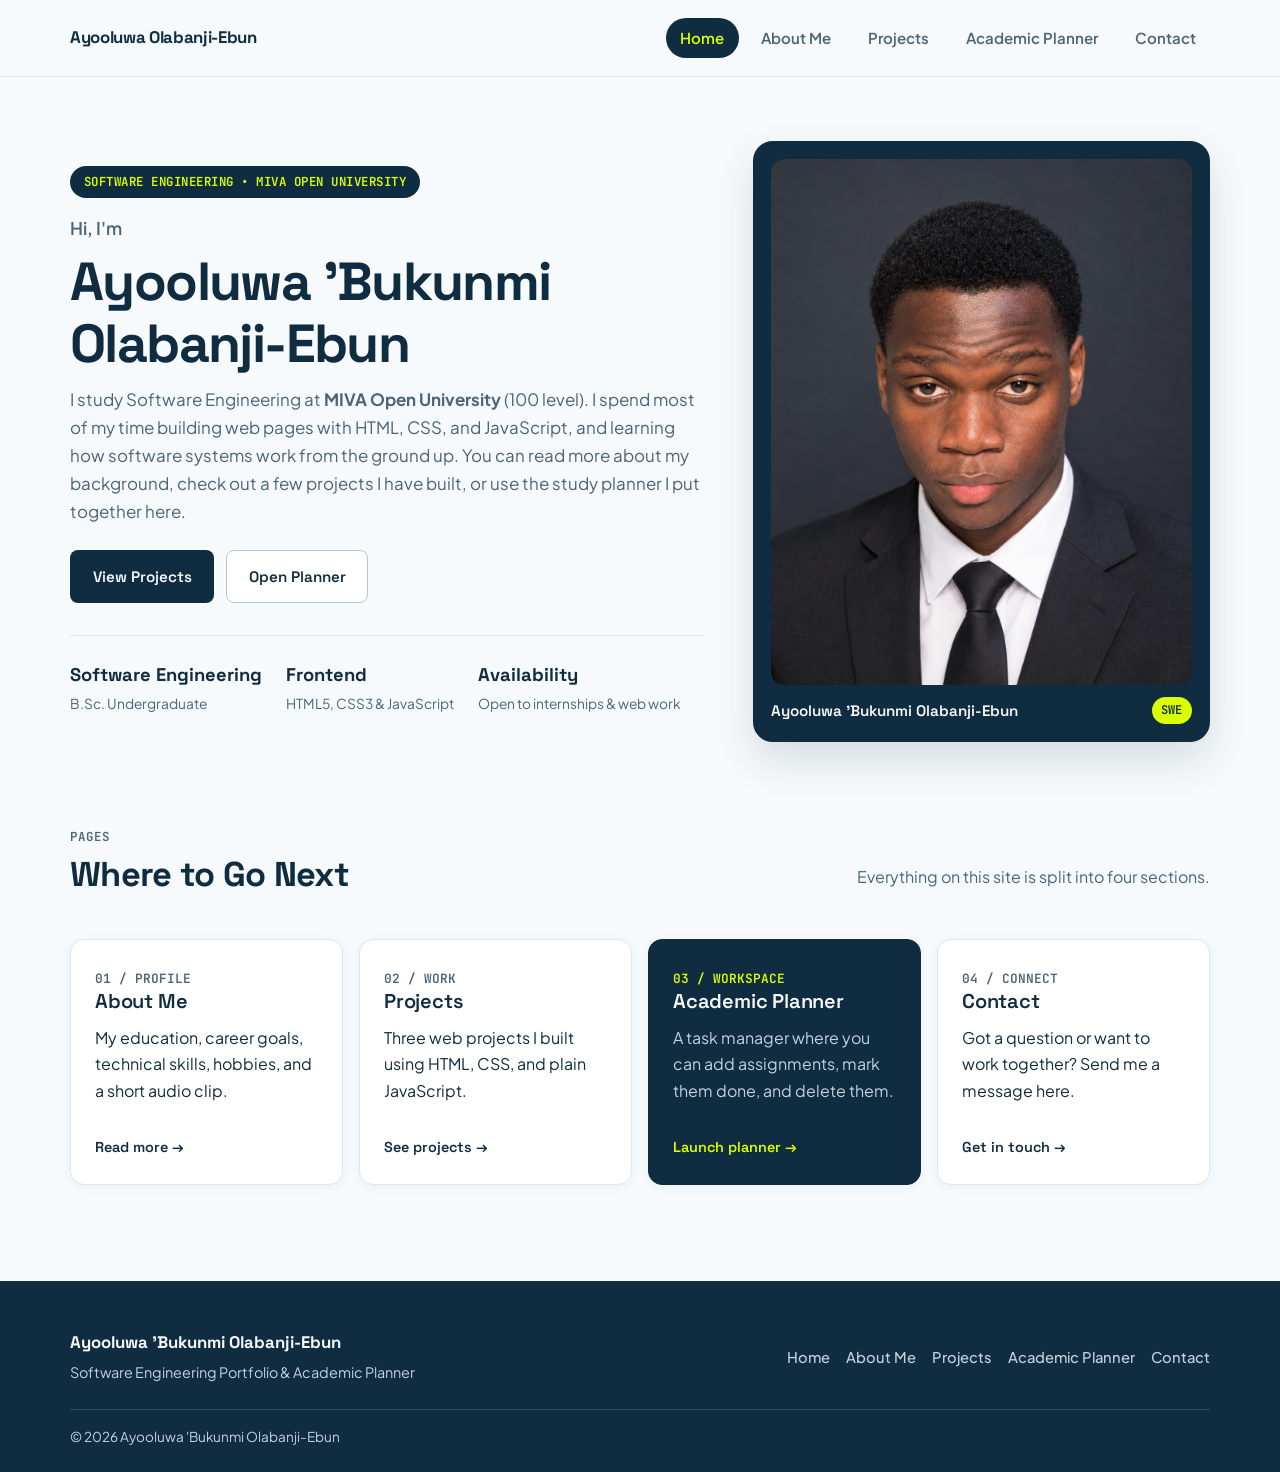
==== index.html @ b609918c "Complete COS 106 Student Portfolio and Academic Management Website" ====
<!DOCTYPE html>
<html lang="en">
<head>
  <meta charset="UTF-8">
  <meta name="viewport" content="width=device-width, initial-scale=1.0">
  <meta name="description" content="Personal portfolio and academic planner of Ayooluwa 'Bukunmi Olabanji-Ebun, Software Engineering student at MIVA Open University.">
  <title>Ayooluwa 'Bukunmi Olabanji-Ebun | Software Engineering Portfolio</title>
  <link rel="preconnect" href="https://fonts.googleapis.com">
  <link rel="preconnect" href="https://fonts.gstatic.com" crossorigin>
  <link href="https://fonts.googleapis.com/css2?family=JetBrains+Mono:wght@500;600&family=Plus+Jakarta+Sans:wght@400;500;600&family=Space+Grotesk:wght@600;700&display=swap" rel="stylesheet">
  <link rel="stylesheet" href="css/styles.css">
  <script defer src="js/main.js"></script>
</head>
<body>
  <a class="skip-link" href="#main-content">Skip to main content</a>

  <header class="site-header">
    <div class="container nav-bar">
      <a class="brand" href="index.html">
        <span>Ayooluwa Olabanji-Ebun</span>
      </a>

      <button class="nav-toggle" type="button" aria-label="Toggle navigation menu" aria-expanded="false" aria-controls="primary-navigation" data-nav-toggle>
        <span class="nav-toggle-icon" aria-hidden="true">
          <span></span>
          <span></span>
          <span></span>
        </span>
      </button>

      <nav id="primary-navigation" class="nav-menu" aria-label="Primary navigation" data-nav-menu>
        <ul class="nav-list">
          <li><a class="nav-link is-active" href="index.html" aria-current="page">Home</a></li>
          <li><a class="nav-link" href="about.html">About Me</a></li>
          <li><a class="nav-link" href="projects.html">Projects</a></li>
          <li><a class="nav-link" href="planner.html">Academic Planner</a></li>
          <li><a class="nav-link" href="contact.html">Contact</a></li>
        </ul>
      </nav>
    </div>
  </header>

  <main id="main-content">
    <section class="hero-section">
      <div class="container hero-grid">
        <div class="hero-copy animate-in">
          <span class="pill pill-dark">SOFTWARE ENGINEERING • MIVA OPEN UNIVERSITY</span>
          <p class="hero-greeting">Hi, I'm</p>
          <h1>Ayooluwa 'Bukunmi Olabanji-Ebun</h1>
          <p class="hero-bio">
            I study Software Engineering at <strong>MIVA Open University</strong> (100 level). I spend most of my time
            building web pages with HTML, CSS, and JavaScript, and learning how software systems work from the ground up.
            You can read more about my background, check out a few projects I have built, or use the study planner I put together here.
          </p>

          <div class="hero-actions">
            <a class="btn btn-primary" href="projects.html">View Projects</a>
            <a class="btn btn-secondary" href="planner.html">Open Planner</a>
          </div>

          <div class="hero-meta-row">
            <div class="hero-meta-item">
              <strong>Software Engineering</strong>
              <span>B.Sc. Undergraduate</span>
            </div>
            <div class="hero-meta-item">
              <strong>Frontend</strong>
              <span>HTML5, CSS3 &amp; JavaScript</span>
            </div>
            <div class="hero-meta-item">
              <strong>Availability</strong>
              <span>Open to internships &amp; web work</span>
            </div>
          </div>
        </div>

        <aside class="portrait-card animate-in delay-1" aria-label="Portrait of Ayooluwa 'Bukunmi Olabanji-Ebun">
          <div class="portrait-frame">
            <img src="assets/images/ebun.png" alt="Studio portrait of Ayooluwa 'Bukunmi Olabanji-Ebun in a dark suit and white shirt">
          </div>
          <div class="portrait-caption">
            <span class="portrait-caption-title">Ayooluwa 'Bukunmi Olabanji-Ebun</span>
            <span class="portrait-caption-tag">SWE</span>
          </div>
        </aside>
      </div>
    </section>

    <section class="section-tight">
      <div class="container">
        <div class="section-header">
          <div>
            <span class="section-kicker">Pages</span>
            <h2>Where to Go Next</h2>
          </div>
          <p class="muted-text">Everything on this site is split into four sections.</p>
        </div>

        <div class="bento-grid animate-in delay-2">
          <a class="bento-card" href="about.html">
            <div>
              <span class="bento-index">01 / PROFILE</span>
              <h3>About Me</h3>
              <p>My education, career goals, technical skills, hobbies, and a short audio clip.</p>
            </div>
            <span class="bento-link-label">Read more &rarr;</span>
          </a>

          <a class="bento-card" href="projects.html">
            <div>
              <span class="bento-index">02 / WORK</span>
              <h3>Projects</h3>
              <p>Three web projects I built using HTML, CSS, and plain JavaScript.</p>
            </div>
            <span class="bento-link-label">See projects &rarr;</span>
          </a>

          <a class="bento-card bento-card-dark" href="planner.html">
            <div>
              <span class="bento-index">03 / WORKSPACE</span>
              <h3>Academic Planner</h3>
              <p>A task manager where you can add assignments, mark them done, and delete them.</p>
            </div>
            <span class="bento-link-label">Launch planner &rarr;</span>
          </a>

          <a class="bento-card" href="contact.html">
            <div>
              <span class="bento-index">04 / CONNECT</span>
              <h3>Contact</h3>
              <p>Got a question or want to work together? Send me a message here.</p>
            </div>
            <span class="bento-link-label">Get in touch &rarr;</span>
          </a>
        </div>
      </div>
    </section>
  </main>

  <footer class="site-footer">
    <div class="container">
      <div class="footer-grid">
        <div>
          <p class="footer-brand">Ayooluwa 'Bukunmi Olabanji-Ebun</p>
          <p class="footer-sub">Software Engineering Portfolio &amp; Academic Planner</p>
        </div>
        <ul class="footer-links">
          <li><a href="index.html">Home</a></li>
          <li><a href="about.html">About Me</a></li>
          <li><a href="projects.html">Projects</a></li>
          <li><a href="planner.html">Academic Planner</a></li>
          <li><a href="contact.html">Contact</a></li>
        </ul>
      </div>
      <div class="footer-bottom">
        <span>&copy; <span id="footer-year">2026</span> Ayooluwa 'Bukunmi Olabanji-Ebun</span>
      </div>
    </div>
  </footer>
</body>
</html>
---- css/styles.css ----
/* ==========================================================================
   COS 106 – Student Portfolio & Academic Management Website
   Design System: Editorial Bento Studio
   Palette: Midnight Navy (#102c40) | Cloud White (#f7fafc) | Electric Lime (#dbff00)
   ========================================================================== */

:root {
  /* Core Palette */
  --color-navy: #102c40;
  --color-navy-deep: #0b1f2e;
  --color-navy-soft: #1a3f59;
  --color-cloud: #f7fafc;
  --color-surface: #ffffff;
  --color-surface-muted: #edf3f7;
  --color-lime: #dbff00;
  --color-lime-hover: #c8eb00;

  /* Text & Borders */
  --color-text: #102c40;
  --color-text-muted: #4a6478;
  --color-text-on-dark: #f7fafc;
  --color-text-on-dark-muted: #c2d2de;
  --color-border: #dce6ee;
  --color-border-strong: #b6c8d6;

  /* Semantic Status */
  --color-error: #b91c1c;
  --color-error-bg: #fef2f2;
  --color-success: #0f5132;
  --color-success-bg: #e8f7ee;
  --color-warn: #8a5300;
  --color-warn-bg: #fef6e6;

  /* Typography */
  --font-heading: 'Space Grotesk', system-ui, -apple-system, sans-serif;
  --font-body: 'Plus Jakarta Sans', system-ui, -apple-system, sans-serif;
  --font-mono: 'JetBrains Mono', ui-monospace, SFMono-Regular, monospace;

  /* Spacing Scale */
  --space-1: 0.25rem;
  --space-2: 0.5rem;
  --space-3: 0.75rem;
  --space-4: 1rem;
  --space-5: 1.5rem;
  --space-6: 2rem;
  --space-7: 3rem;
  --space-8: 4rem;
  --space-9: 5.5rem;

  /* Radii & Elevation */
  --radius-sm: 8px;
  --radius-md: 14px;
  --radius-lg: 20px;
  --radius-pill: 9999px;

  --shadow-sm: 0 2px 10px rgba(16, 44, 64, 0.05);
  --shadow-md: 0 8px 24px rgba(16, 44, 64, 0.08);
  --shadow-lg: 0 18px 40px rgba(16, 44, 64, 0.14);

  /* Layout & Motion */
  --container-max: 1140px;
  --header-height: 76px;
  --transition-fast: 180ms cubic-bezier(0.22, 1, 0.36, 1);
  --transition-base: 280ms cubic-bezier(0.22, 1, 0.36, 1);
}

/* ==========================================================================
   Reset & Base
   ========================================================================== */
*,
*::before,
*::after {
  box-sizing: border-box;
}

html {
  scroll-behavior: smooth;
  -webkit-text-size-adjust: 100%;
}

body {
  margin: 0;
  font-family: var(--font-body);
  font-size: 1rem;
  line-height: 1.65;
  color: var(--color-text);
  background-color: var(--color-cloud);
  min-height: 100vh;
  display: flex;
  flex-direction: column;
  overflow-x: hidden;
}

main {
  flex: 1;
}

img {
  display: block;
  max-width: 100%;
  height: auto;
}

h1, h2, h3, h4 {
  margin: 0 0 var(--space-3);
  font-family: var(--font-heading);
  font-weight: 700;
  color: var(--color-navy);
  line-height: 1.15;
}

h1 {
  font-size: clamp(2.15rem, 4.4vw, 3.35rem);
  letter-spacing: -0.03em;
}

h2 {
  font-size: clamp(1.55rem, 2.8vw, 2.15rem);
  letter-spacing: -0.02em;
}

h3 {
  font-size: 1.25rem;
  font-weight: 600;
  letter-spacing: -0.01em;
}

p {
  margin: 0 0 var(--space-4);
}

a {
  color: inherit;
  text-decoration: none;
}

ul, ol {
  margin: 0;
  padding: 0;
}

:focus-visible {
  outline: 2px solid var(--color-navy);
  outline-offset: 3px;
  box-shadow: 0 0 0 5px rgba(219, 255, 0, 0.75);
}

.sr-only {
  position: absolute;
  width: 1px;
  height: 1px;
  padding: 0;
  margin: -1px;
  overflow: hidden;
  clip: rect(0, 0, 0, 0);
  white-space: nowrap;
  border: 0;
}

.skip-link {
  position: absolute;
  left: -9999px;
  top: var(--space-3);
  z-index: 999;
  padding: var(--space-3) var(--space-4);
  background: var(--color-navy);
  color: var(--color-lime);
  font-family: var(--font-heading);
  font-weight: 600;
  border-radius: var(--radius-sm);
}

.skip-link:focus {
  left: var(--space-4);
}

/* ==========================================================================
   Layout Utilities
   ========================================================================== */
.container {
  width: min(var(--container-max), 92%);
  margin-inline: auto;
}

.section {
  padding-block: var(--space-8);
}

.section-tight {
  padding-block: var(--space-6);
}

.section-header {
  display: flex;
  flex-wrap: wrap;
  justify-content: space-between;
  align-items: flex-end;
  gap: var(--space-4);
  margin-bottom: var(--space-6);
}

.section-kicker {
  display: inline-block;
  font-family: var(--font-mono);
  font-size: 0.78rem;
  font-weight: 600;
  letter-spacing: 0.08em;
  text-transform: uppercase;
  color: var(--color-text-muted);
  margin-bottom: var(--space-2);
}

.muted-text {
  color: var(--color-text-muted);
}

/* ==========================================================================
   Animations
   ========================================================================== */
@keyframes fadeRise {
  from {
    opacity: 0;
    transform: translateY(14px);
  }
  to {
    opacity: 1;
    transform: translateY(0);
  }
}

.animate-in {
  animation: fadeRise 520ms cubic-bezier(0.22, 1, 0.36, 1) both;
}

.delay-1 {
  animation-delay: 80ms;
}

.delay-2 {
  animation-delay: 160ms;
}

@media (prefers-reduced-motion: reduce) {
  *, *::before, *::after {
    animation-duration: 0.01ms !important;
    animation-iteration-count: 1 !important;
    transition-duration: 0.01ms !important;
    scroll-behavior: auto !important;
  }
}

/* ==========================================================================
   Header & Navigation
   ========================================================================== */
.site-header {
  position: sticky;
  top: 0;
  z-index: 100;
  background-color: rgba(247, 250, 252, 0.94);
  backdrop-filter: blur(10px);
  border-bottom: 1px solid var(--color-border);
}

.nav-bar {
  display: flex;
  align-items: center;
  justify-content: space-between;
  min-height: var(--header-height);
  gap: var(--space-4);
}

.brand {
  display: inline-flex;
  align-items: center;
  gap: var(--space-3);
  font-family: var(--font-heading);
  font-weight: 700;
  font-size: 1.05rem;
  letter-spacing: -0.02em;
  color: var(--color-navy);
  white-space: nowrap;
}

.brand-mark {
  display: inline-grid;
  place-items: center;
  width: 38px;
  height: 38px;
  border-radius: var(--radius-sm);
  background-color: var(--color-navy);
  color: var(--color-lime);
  font-family: var(--font-mono);
  font-size: 0.9rem;
  font-weight: 700;
  transition: transform var(--transition-fast);
}

.brand:hover .brand-mark {
  transform: rotate(-4deg) scale(1.04);
}

.nav-list {
  display: flex;
  align-items: center;
  gap: var(--space-2);
  list-style: none;
}

.nav-link {
  position: relative;
  display: inline-flex;
  align-items: center;
  padding: 0.5rem 0.9rem;
  border-radius: var(--radius-pill);
  font-size: 0.94rem;
  font-weight: 600;
  color: var(--color-text-muted);
  white-space: nowrap;
  transition: color var(--transition-fast), background-color var(--transition-fast);
}

.nav-link:hover {
  color: var(--color-navy);
  background-color: var(--color-surface-muted);
}

.nav-link.is-active,
.nav-link[aria-current="page"] {
  background-color: var(--color-navy);
  color: var(--color-lime);
}

.nav-toggle {
  display: none;
  align-items: center;
  justify-content: center;
  width: 44px;
  height: 44px;
  border: 1px solid var(--color-border-strong);
  border-radius: var(--radius-sm);
  background-color: var(--color-surface);
  color: var(--color-navy);
  cursor: pointer;
  transition: background-color var(--transition-fast);
}

.nav-toggle:hover {
  background-color: var(--color-surface-muted);
}

.nav-toggle-icon {
  display: flex;
  flex-direction: column;
  gap: 5px;
  width: 20px;
}

.nav-toggle-icon span {
  display: block;
  height: 2px;
  width: 100%;
  background-color: var(--color-navy);
  border-radius: 2px;
  transition: transform var(--transition-fast), opacity var(--transition-fast);
}

.nav-toggle[aria-expanded="true"] .nav-toggle-icon span:nth-child(1) {
  transform: translateY(7px) rotate(45deg);
}

.nav-toggle[aria-expanded="true"] .nav-toggle-icon span:nth-child(2) {
  opacity: 0;
}

.nav-toggle[aria-expanded="true"] .nav-toggle-icon span:nth-child(3) {
  transform: translateY(-7px) rotate(-45deg);
}

/* ==========================================================================
   Buttons & Badges
   ========================================================================== */
.btn {
  display: inline-flex;
  align-items: center;
  justify-content: center;
  gap: var(--space-2);
  padding: 0.8rem 1.35rem;
  border-radius: var(--radius-sm);
  font-family: var(--font-heading);
  font-size: 0.95rem;
  font-weight: 600;
  border: 1.5px solid transparent;
  cursor: pointer;
  transition: transform var(--transition-fast), background-color var(--transition-fast),
    color var(--transition-fast), border-color var(--transition-fast), box-shadow var(--transition-fast);
}

.btn:hover {
  transform: translateY(-2px);
}

.btn:active {
  transform: translateY(0);
}

.btn-primary {
  background-color: var(--color-navy);
  color: var(--color-cloud);
}

.btn-primary:hover {
  background-color: var(--color-navy-deep);
  box-shadow: var(--shadow-md);
}

.btn-accent {
  background-color: var(--color-lime);
  color: var(--color-navy);
  border-color: var(--color-lime);
}

.btn-accent:hover {
  background-color: var(--color-lime-hover);
  box-shadow: var(--shadow-md);
}

.btn-secondary {
  background-color: var(--color-surface);
  color: var(--color-navy);
  border-color: var(--color-border-strong);
}

.btn-secondary:hover {
  background-color: var(--color-surface-muted);
  border-color: var(--color-navy);
}

.btn-sm {
  padding: 0.48rem 0.85rem;
  font-size: 0.84rem;
}

.pill {
  display: inline-flex;
  align-items: center;
  gap: var(--space-2);
  padding: 0.35rem 0.85rem;
  border-radius: var(--radius-pill);
  font-family: var(--font-mono);
  font-size: 0.78rem;
  font-weight: 600;
  letter-spacing: 0.04em;
}

.pill-dark {
  background-color: var(--color-navy);
  color: var(--color-lime);
}

.pill-muted {
  background-color: var(--color-surface-muted);
  color: var(--color-navy);
  border: 1px solid var(--color-border);
}

/* ==========================================================================
   Page Hero & Homepage Bento
   ========================================================================== */
.hero-section {
  padding-block: var(--space-8) var(--space-7);
}

.hero-grid {
  display: grid;
  grid-template-columns: 1.25fr 0.9fr;
  gap: var(--space-7);
  align-items: center;
}

.hero-copy .pill {
  margin-bottom: var(--space-4);
}

.hero-greeting {
  font-size: 1.1rem;
  font-weight: 600;
  color: var(--color-text-muted);
  margin-bottom: var(--space-2);
}

.hero-bio {
  font-size: 1.06rem;
  color: var(--color-text-muted);
  max-width: 58ch;
  margin-bottom: var(--space-5);
}

.hero-actions {
  display: flex;
  flex-wrap: wrap;
  gap: var(--space-3);
  margin-bottom: var(--space-6);
}

.hero-meta-row {
  display: flex;
  flex-wrap: wrap;
  gap: var(--space-5);
  padding-top: var(--space-5);
  border-top: 1px solid var(--color-border);
}

.hero-meta-item strong {
  display: block;
  font-family: var(--font-heading);
  font-size: 1.15rem;
  color: var(--color-navy);
}

.hero-meta-item span {
  font-size: 0.86rem;
  color: var(--color-text-muted);
}

.portrait-card {
  position: relative;
  background-color: var(--color-navy);
  border-radius: var(--radius-lg);
  padding: var(--space-4);
  box-shadow: var(--shadow-lg);
  border: 2px solid var(--color-navy);
}

.portrait-frame {
  border-radius: var(--radius-md);
  overflow: hidden;
  background-color: #1c242b;
  aspect-ratio: 4 / 5;
}

.portrait-frame img {
  width: 100%;
  height: 100%;
  object-fit: cover;
  object-position: center top;
  transition: transform var(--transition-base);
}

.portrait-card:hover .portrait-frame img {
  transform: scale(1.02);
}

.portrait-caption {
  display: flex;
  justify-content: space-between;
  align-items: center;
  gap: var(--space-3);
  padding-top: var(--space-3);
  color: var(--color-text-on-dark);
}

.portrait-caption-title {
  font-family: var(--font-heading);
  font-size: 0.95rem;
  font-weight: 600;
}

.portrait-caption-tag {
  font-family: var(--font-mono);
  font-size: 0.75rem;
  font-weight: 600;
  color: var(--color-navy);
  background-color: var(--color-lime);
  padding: 0.2rem 0.6rem;
  border-radius: var(--radius-pill);
}

/* Bento Quick-Links Grid */
.bento-grid {
  display: grid;
  grid-template-columns: repeat(4, 1fr);
  gap: var(--space-4);
}

.bento-card {
  display: flex;
  flex-direction: column;
  justify-content: space-between;
  gap: var(--space-4);
  padding: var(--space-5);
  background-color: var(--color-surface);
  border: 1px solid var(--color-border);
  border-radius: var(--radius-md);
  box-shadow: var(--shadow-sm);
  transition: transform var(--transition-fast), box-shadow var(--transition-fast),
    border-color var(--transition-fast);
}

.bento-card:hover {
  transform: translateY(-4px);
  box-shadow: var(--shadow-md);
  border-color: var(--color-navy);
}

.bento-card-dark {
  background-color: var(--color-navy);
  color: var(--color-text-on-dark);
  border-color: var(--color-navy);
}

.bento-card-dark h3 {
  color: var(--color-text-on-dark);
}

.bento-card-dark p {
  color: var(--color-text-on-dark-muted);
}

.bento-index {
  font-family: var(--font-mono);
  font-size: 0.8rem;
  font-weight: 600;
  color: var(--color-text-muted);
}

.bento-card-dark .bento-index {
  color: var(--color-lime);
}

.bento-link-label {
  display: inline-flex;
  align-items: center;
  gap: var(--space-2);
  font-family: var(--font-heading);
  font-size: 0.9rem;
  font-weight: 600;
}

.bento-card-dark .bento-link-label {
  color: var(--color-lime);
}

/* ==========================================================================
   Interior Page Banner
   ========================================================================== */
.page-banner {
  background-color: var(--color-navy);
  color: var(--color-text-on-dark);
  padding-block: var(--space-7);
  border-bottom: 4px solid var(--color-lime);
}

.page-banner h1 {
  color: var(--color-text-on-dark);
  margin-bottom: var(--space-3);
}

.page-banner p {
  color: var(--color-text-on-dark-muted);
  max-width: 64ch;
  margin-bottom: 0;
}

.page-banner .pill {
  margin-bottom: var(--space-3);
  background-color: rgba(219, 255, 0, 0.14);
  color: var(--color-lime);
  border: 1px solid rgba(219, 255, 0, 0.4);
}

/* ==========================================================================
   Cards & About Page Components
   ========================================================================== */
.card {
  background-color: var(--color-surface);
  border: 1px solid var(--color-border);
  border-radius: var(--radius-md);
  padding: var(--space-5);
  box-shadow: var(--shadow-sm);
}

.grid-2 {
  display: grid;
  grid-template-columns: repeat(2, 1fr);
  gap: var(--space-5);
}

.grid-3 {
  display: grid;
  grid-template-columns: repeat(3, 1fr);
  gap: var(--space-5);
}

.styled-list {
  list-style: none;
  display: grid;
  gap: var(--space-3);
}

.styled-list li {
  position: relative;
  padding-left: 1.35rem;
}

.styled-list li::before {
  content: "";
  position: absolute;
  left: 0;
  top: 0.6em;
  width: 8px;
  height: 8px;
  border-radius: 2px;
  background-color: var(--color-navy);
}

.skill-tags {
  display: flex;
  flex-wrap: wrap;
  gap: var(--space-2);
  list-style: none;
}

.skill-tag {
  padding: 0.42rem 0.85rem;
  border-radius: var(--radius-pill);
  background-color: var(--color-surface-muted);
  border: 1px solid var(--color-border);
  font-size: 0.88rem;
  font-weight: 600;
  color: var(--color-navy);
}

/* Coursework Table */
.table-wrapper {
  width: 100%;
  overflow-x: auto;
  background-color: var(--color-surface);
  border: 1px solid var(--color-border);
  border-radius: var(--radius-md);
  box-shadow: var(--shadow-sm);
}

.data-table {
  width: 100%;
  border-collapse: collapse;
  text-align: left;
  min-width: 580px;
}

.data-table thead {
  background-color: var(--color-navy);
  color: var(--color-text-on-dark);
}

.data-table th {
  padding: var(--space-4);
  font-family: var(--font-heading);
  font-size: 0.9rem;
  font-weight: 600;
  letter-spacing: 0.02em;
}

.data-table td {
  padding: var(--space-4);
  border-bottom: 1px solid var(--color-border);
  font-size: 0.95rem;
}

.data-table tbody tr:last-child td {
  border-bottom: none;
}

.data-table tbody tr:hover {
  background-color: var(--color-cloud);
}

.course-code {
  font-family: var(--font-mono);
  font-weight: 600;
  font-size: 0.88rem;
  color: var(--color-navy);
}

/* Audio Multimedia Card */
.media-card {
  display: grid;
  grid-template-columns: 1.2fr 1fr;
  gap: var(--space-5);
  align-items: center;
  background-color: var(--color-navy);
  color: var(--color-text-on-dark);
  border-radius: var(--radius-md);
  padding: var(--space-6);
  box-shadow: var(--shadow-md);
}

.media-card h3 {
  color: var(--color-text-on-dark);
}

.media-card p {
  color: var(--color-text-on-dark-muted);
  margin-bottom: 0;
}

.audio-box {
  background-color: rgba(255, 255, 255, 0.07);
  border: 1px solid rgba(219, 255, 0, 0.35);
  border-radius: var(--radius-sm);
  padding: var(--space-4);
}

.audio-box label {
  display: block;
  font-family: var(--font-mono);
  font-size: 0.78rem;
  color: var(--color-lime);
  margin-bottom: var(--space-2);
}

.audio-box audio {
  width: 100%;
  height: 42px;
}

/* ==========================================================================
   Projects Page
   ========================================================================== */
.project-card {
  display: flex;
  flex-direction: column;
  background-color: var(--color-surface);
  border: 1px solid var(--color-border);
  border-radius: var(--radius-md);
  overflow: hidden;
  box-shadow: var(--shadow-sm);
  transition: transform var(--transition-fast), box-shadow var(--transition-fast),
    border-color var(--transition-fast);
}

.project-card:hover {
  transform: translateY(-5px);
  box-shadow: var(--shadow-lg);
  border-color: var(--color-navy);
}

.project-thumb {
  aspect-ratio: 16 / 10;
  background-color: var(--color-navy);
  overflow: hidden;
  border-bottom: 1px solid var(--color-border);
}

.project-thumb img {
  width: 100%;
  height: 100%;
  object-fit: cover;
  transition: transform var(--transition-base);
}

.project-card:hover .project-thumb img {
  transform: scale(1.03);
}

.project-body {
  display: flex;
  flex-direction: column;
  flex: 1;
  padding: var(--space-5);
}

.project-body p {
  color: var(--color-text-muted);
  font-size: 0.95rem;
}

.project-tags {
  display: flex;
  flex-wrap: wrap;
  gap: var(--space-2);
  list-style: none;
  margin-top: auto;
  margin-bottom: var(--space-4);
}

.project-tags li {
  font-family: var(--font-mono);
  font-size: 0.75rem;
  font-weight: 600;
  padding: 0.25rem 0.65rem;
  border-radius: var(--radius-pill);
  background-color: var(--color-surface-muted);
  color: var(--color-navy);
}

.project-links {
  display: flex;
  flex-wrap: wrap;
  gap: var(--space-3);
  padding-top: var(--space-4);
  border-top: 1px solid var(--color-border);
}

/* ==========================================================================
   Academic Planner Page
   ========================================================================== */
.stats-grid {
  display: grid;
  grid-template-columns: repeat(3, 1fr);
  gap: var(--space-4);
  margin-bottom: var(--space-6);
}

.stat-card {
  background-color: var(--color-surface);
  border: 1px solid var(--color-border);
  border-radius: var(--radius-md);
  padding: var(--space-5);
  box-shadow: var(--shadow-sm);
}

.stat-card-highlight {
  background-color: var(--color-navy);
  color: var(--color-text-on-dark);
  border-color: var(--color-navy);
}

.stat-label {
  display: block;
  font-size: 0.85rem;
  font-weight: 600;
  color: var(--color-text-muted);
  margin-bottom: var(--space-1);
}

.stat-card-highlight .stat-label {
  color: var(--color-text-on-dark-muted);
}

.stat-value {
  font-family: var(--font-heading);
  font-size: 2rem;
  font-weight: 700;
  line-height: 1.1;
}

.stat-card-highlight .stat-value {
  color: var(--color-lime);
}

.planner-layout {
  display: grid;
  grid-template-columns: 0.9fr 1.3fr;
  gap: var(--space-6);
  align-items: start;
}

.task-list {
  list-style: none;
  display: grid;
  gap: var(--space-3);
}

.task-item {
  display: flex;
  justify-content: space-between;
  align-items: center;
  gap: var(--space-4);
  padding: var(--space-4);
  background-color: var(--color-surface);
  border: 1px solid var(--color-border);
  border-radius: var(--radius-md);
  box-shadow: var(--shadow-sm);
  transition: border-color var(--transition-fast), opacity var(--transition-fast);
}

.task-item.is-completed {
  background-color: var(--color-surface-muted);
  border-color: var(--color-border);
}

.task-item.is-completed .task-title {
  text-decoration: line-through;
  color: var(--color-text-muted);
}

.task-info {
  display: grid;
  gap: var(--space-1);
}

.task-meta {
  display: flex;
  flex-wrap: wrap;
  align-items: center;
  gap: var(--space-2);
}

.task-title {
  font-family: var(--font-heading);
  font-size: 1.02rem;
  font-weight: 600;
  color: var(--color-navy);
}

.priority-badge {
  font-family: var(--font-mono);
  font-size: 0.72rem;
  font-weight: 600;
  padding: 0.18rem 0.55rem;
  border-radius: var(--radius-pill);
  text-transform: uppercase;
}

.priority-high {
  background-color: var(--color-error-bg);
  color: var(--color-error);
}

.priority-medium {
  background-color: var(--color-warn-bg);
  color: var(--color-warn);
}

.priority-low {
  background-color: var(--color-success-bg);
  color: var(--color-success);
}

.status-badge {
  font-family: var(--font-mono);
  font-size: 0.72rem;
  font-weight: 600;
  padding: 0.18rem 0.55rem;
  border-radius: var(--radius-pill);
  background-color: var(--color-navy);
  color: var(--color-lime);
}

.task-actions {
  display: flex;
  flex-wrap: wrap;
  gap: var(--space-2);
  flex-shrink: 0;
}

.btn-delete {
  background-color: var(--color-error-bg);
  color: var(--color-error);
  border-color: transparent;
}

.btn-delete:hover {
  background-color: var(--color-error);
  color: #ffffff;
}

.empty-state {
  padding: var(--space-7) var(--space-5);
  text-align: center;
  background-color: var(--color-surface);
  border: 1.5px dashed var(--color-border-strong);
  border-radius: var(--radius-md);
  color: var(--color-text-muted);
}

/* ==========================================================================
   Forms & Contact Page
   ========================================================================== */
.contact-grid {
  display: grid;
  grid-template-columns: 0.9fr 1.2fr;
  gap: var(--space-6);
  align-items: start;
}

.form-group {
  margin-bottom: var(--space-4);
}

.form-label {
  display: block;
  font-family: var(--font-heading);
  font-size: 0.92rem;
  font-weight: 600;
  margin-bottom: var(--space-2);
  color: var(--color-navy);
}

.form-control {
  width: 100%;
  padding: 0.78rem 0.95rem;
  font-family: var(--font-body);
  font-size: 0.98rem;
  color: var(--color-navy);
  background-color: var(--color-cloud);
  border: 1.5px solid var(--color-border-strong);
  border-radius: var(--radius-sm);
  transition: border-color var(--transition-fast), background-color var(--transition-fast);
}

.form-control:focus {
  background-color: var(--color-surface);
  border-color: var(--color-navy);
}

.form-control.is-invalid {
  border-color: var(--color-error);
  background-color: var(--color-error-bg);
}

textarea.form-control {
  min-height: 130px;
  resize: vertical;
}

.field-error {
  display: block;
  margin-top: var(--space-1);
  font-size: 0.84rem;
  font-weight: 600;
  color: var(--color-error);
  min-height: 1.2em;
}

.form-feedback {
  padding: var(--space-4);
  border-radius: var(--radius-sm);
  margin-bottom: var(--space-4);
  font-size: 0.95rem;
  font-weight: 500;
}

.form-feedback.is-success {
  background-color: var(--color-success-bg);
  color: var(--color-success);
  border: 1px solid rgba(15, 81, 50, 0.25);
}

.form-feedback.is-error {
  background-color: var(--color-error-bg);
  color: var(--color-error);
  border: 1px solid rgba(185, 28, 28, 0.25);
}

/* ==========================================================================
   Footer
   ========================================================================== */
.site-footer {
  background-color: var(--color-navy);
  color: var(--color-text-on-dark);
  padding-block: var(--space-7) var(--space-5);
  margin-top: var(--space-8);
}

.footer-grid {
  display: flex;
  flex-wrap: wrap;
  justify-content: space-between;
  align-items: center;
  gap: var(--space-5);
  padding-bottom: var(--space-5);
  border-bottom: 1px solid rgba(247, 250, 252, 0.14);
}

.footer-brand {
  font-family: var(--font-heading);
  font-weight: 700;
  font-size: 1.05rem;
  margin-bottom: var(--space-1);
}

.footer-sub {
  font-size: 0.9rem;
  color: var(--color-text-on-dark-muted);
  margin-bottom: 0;
}

.footer-links {
  display: flex;
  flex-wrap: wrap;
  gap: var(--space-4);
  list-style: none;
}

.footer-links a {
  font-size: 0.92rem;
  font-weight: 500;
  color: var(--color-text-on-dark-muted);
  transition: color var(--transition-fast);
}

.footer-links a:hover {
  color: var(--color-lime);
}

.footer-bottom {
  display: flex;
  flex-wrap: wrap;
  justify-content: space-between;
  gap: var(--space-3);
  padding-top: var(--space-4);
  font-size: 0.85rem;
  color: var(--color-text-on-dark-muted);
}

/* ==========================================================================
   Responsive Breakpoints
   ========================================================================== */
@media (max-width: 1023px) {
  .hero-grid {
    grid-template-columns: 1fr;
    gap: var(--space-5);
  }

  .portrait-card {
    order: -1;
    width: 100%;
    max-width: 340px;
    margin-inline: auto;
  }

  .bento-grid {
    grid-template-columns: repeat(2, 1fr);
  }

  .grid-3 {
    grid-template-columns: repeat(2, 1fr);
  }

  .planner-layout,
  .contact-grid,
  .media-card {
    grid-template-columns: 1fr;
  }
}

body.nav-open {
  overflow: hidden;
  touch-action: none;
}

main,
.site-footer {
  transition: filter var(--transition-fast);
}

body.nav-open main,
body.nav-open .site-footer {
  filter: blur(6px);
  pointer-events: none;
  user-select: none;
}

@media (max-width: 860px) {
  .nav-toggle {
    display: inline-flex;
  }

  .nav-menu {
    position: absolute;
    top: 100%;
    left: 0;
    right: 0;
    background-color: var(--color-surface);
    border-bottom: 1px solid var(--color-border);
    box-shadow: var(--shadow-md);
    padding: var(--space-4);
    max-height: calc(100vh - var(--header-height));
    overflow-y: auto;
    display: none;
  }

  .nav-menu.is-open {
    display: block;
  }

  .nav-list {
    flex-direction: column;
    align-items: stretch;
    gap: var(--space-2);
  }

  .nav-link {
    justify-content: flex-start;
    padding: 0.7rem 1rem;
  }
}

@media (max-width: 639px) {
  .section {
    padding-block: var(--space-6);
  }

  .hero-section {
    padding-block: var(--space-5) var(--space-6);
  }

  .portrait-card {
    max-width: 260px;
  }

  .bento-grid,
  .grid-2,
  .grid-3,
  .stats-grid {
    grid-template-columns: 1fr;
  }

  .task-item {
    flex-direction: column;
    align-items: flex-start;
  }

  .hero-actions .btn {
    width: 100%;
  }
}
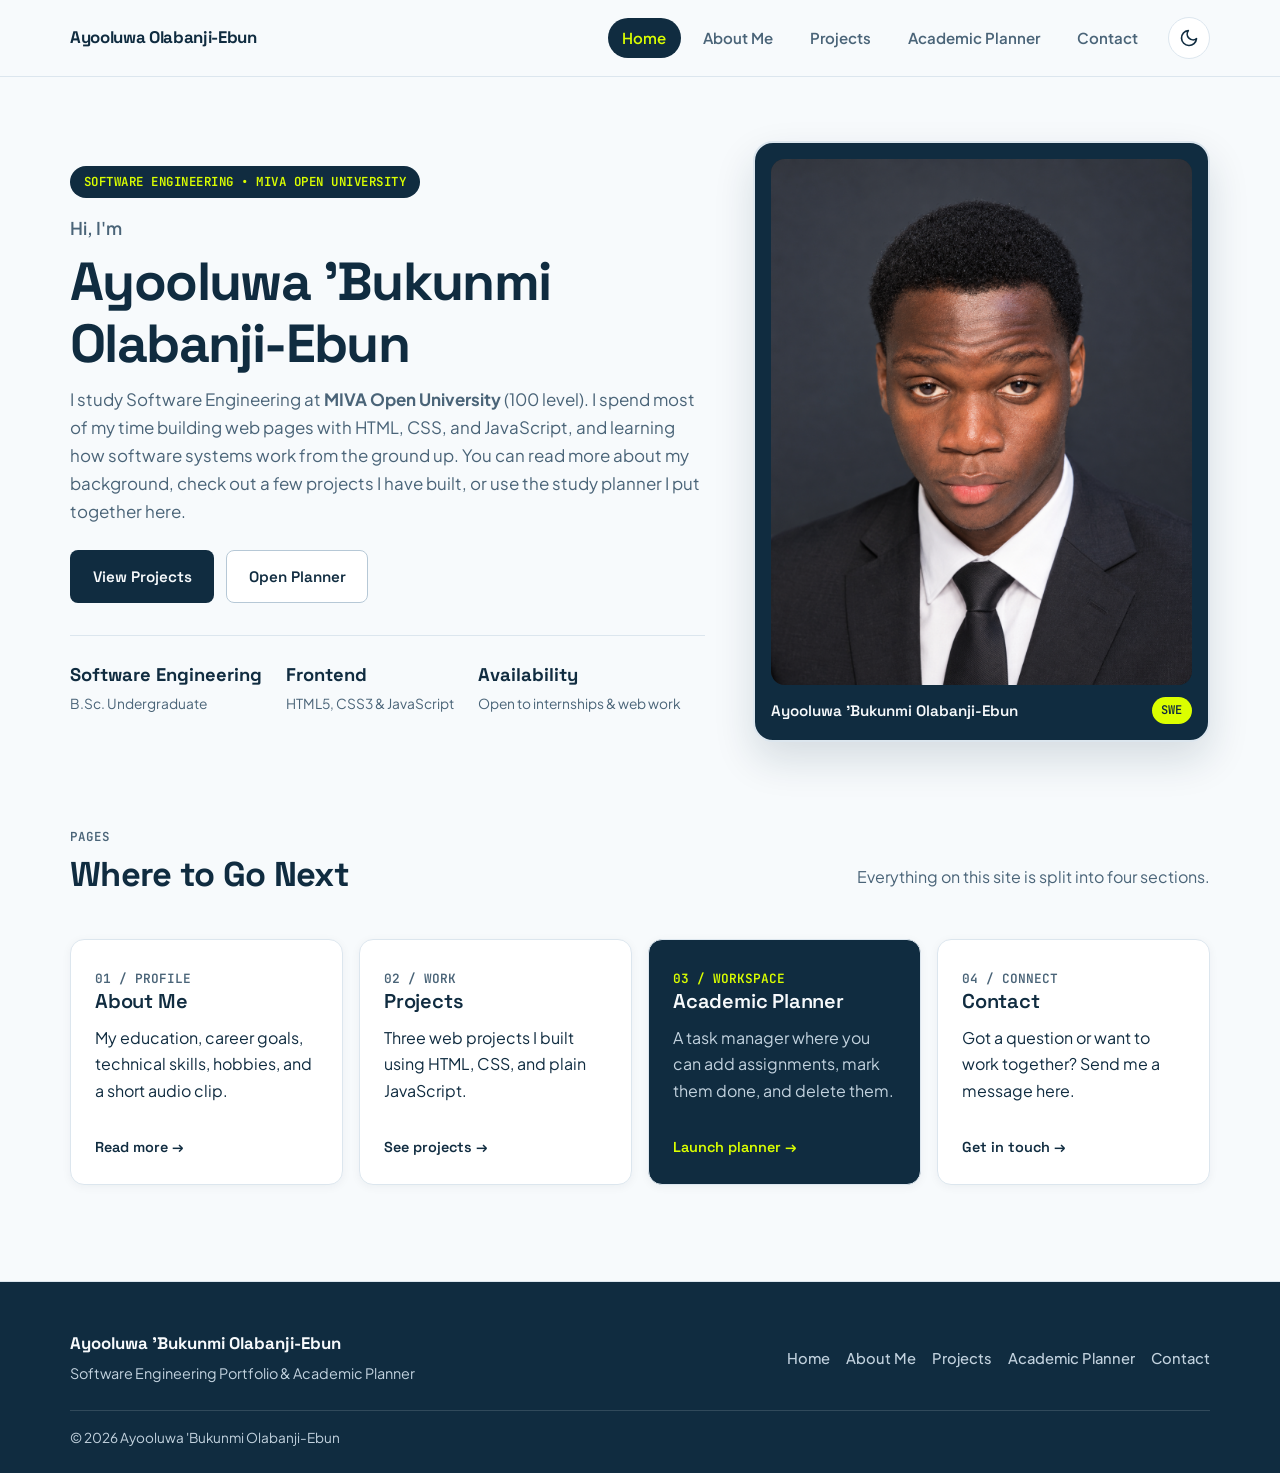
==== commit e413aa99: "feat(theme): add dark and light mode switcher with persistent preference" ====
--- a/index.html
+++ b/index.html
@@ -8,6 +8,19 @@
   <link rel="preconnect" href="https://fonts.googleapis.com">
   <link rel="preconnect" href="https://fonts.gstatic.com" crossorigin>
   <link href="https://fonts.googleapis.com/css2?family=JetBrains+Mono:wght@500;600&family=Plus+Jakarta+Sans:wght@400;500;600&family=Space+Grotesk:wght@600;700&display=swap" rel="stylesheet">
+  <script>
+    (function () {
+      try {
+        var stored = localStorage.getItem("cos106_theme");
+        var prefersDark = window.matchMedia("(prefers-color-scheme: dark)").matches;
+        if (stored === "dark" || (!stored && prefersDark)) {
+          document.documentElement.setAttribute("data-theme", "dark");
+        } else {
+          document.documentElement.setAttribute("data-theme", "light");
+        }
+      } catch (e) {}
+    })();
+  </script>
   <link rel="stylesheet" href="css/styles.css">
   <script defer src="js/main.js"></script>
 </head>
@@ -20,14 +33,6 @@
         <span>Ayooluwa Olabanji-Ebun</span>
       </a>
 
-      <button class="nav-toggle" type="button" aria-label="Toggle navigation menu" aria-expanded="false" aria-controls="primary-navigation" data-nav-toggle>
-        <span class="nav-toggle-icon" aria-hidden="true">
-          <span></span>
-          <span></span>
-          <span></span>
-        </span>
-      </button>
-
       <nav id="primary-navigation" class="nav-menu" aria-label="Primary navigation" data-nav-menu>
         <ul class="nav-list">
           <li><a class="nav-link is-active" href="index.html" aria-current="page">Home</a></li>
@@ -37,6 +42,33 @@
           <li><a class="nav-link" href="contact.html">Contact</a></li>
         </ul>
       </nav>
+
+      <div class="nav-actions">
+        <button class="theme-toggle" type="button" aria-label="Switch to dark theme" data-theme-toggle>
+          <svg class="theme-icon icon-sun" viewBox="0 0 24 24" fill="none" stroke="currentColor" stroke-width="2" stroke-linecap="round" stroke-linejoin="round" aria-hidden="true">
+            <circle cx="12" cy="12" r="5"></circle>
+            <line x1="12" y1="1" x2="12" y2="3"></line>
+            <line x1="12" y1="21" x2="12" y2="23"></line>
+            <line x1="4.22" y1="4.22" x2="5.64" y2="5.64"></line>
+            <line x1="18.36" y1="18.36" x2="19.78" y2="19.78"></line>
+            <line x1="1" y1="12" x2="3" y2="12"></line>
+            <line x1="21" y1="12" x2="23" y2="12"></line>
+            <line x1="4.22" y1="19.78" x2="5.64" y2="18.36"></line>
+            <line x1="18.36" y1="5.64" x2="19.78" y2="4.22"></line>
+          </svg>
+          <svg class="theme-icon icon-moon" viewBox="0 0 24 24" fill="none" stroke="currentColor" stroke-width="2" stroke-linecap="round" stroke-linejoin="round" aria-hidden="true">
+            <path d="M21 12.79A9 9 0 1 1 11.21 3 7 7 0 0 0 21 12.79z"></path>
+          </svg>
+        </button>
+
+        <button class="nav-toggle" type="button" aria-label="Toggle navigation menu" aria-expanded="false" aria-controls="primary-navigation" data-nav-toggle>
+          <span class="nav-toggle-icon" aria-hidden="true">
+            <span></span>
+            <span></span>
+            <span></span>
+          </span>
+        </button>
+      </div>
     </div>
   </header>
 
--- a/css/styles.css
+++ b/css/styles.css
@@ -15,13 +15,21 @@
   --color-lime: #dbff00;
   --color-lime-hover: #c8eb00;
 
-  /* Text & Borders */
+  /* Semantic Theme Tokens */
   --color-text: #102c40;
+  --color-heading: #102c40;
   --color-text-muted: #4a6478;
   --color-text-on-dark: #f7fafc;
   --color-text-on-dark-muted: #c2d2de;
   --color-border: #dce6ee;
   --color-border-strong: #b6c8d6;
+
+  /* Component Surfaces */
+  --color-header-bg: rgba(247, 250, 252, 0.94);
+  --color-banner-bg: #102c40;
+  --color-card-dark: #102c40;
+  --color-footer-bg: #102c40;
+  --color-input-bg: #f7fafc;
 
   /* Semantic Status */
   --color-error: #b91c1c;
@@ -65,6 +73,43 @@
 }
 
 /* ==========================================================================
+   Dark Theme Overrides
+   ========================================================================== */
+[data-theme="dark"] {
+  /* Dark Core Palette */
+  --color-cloud: #081119;
+  --color-surface: #0e1e2b;
+  --color-surface-muted: #142838;
+
+  /* Dark Semantic Tokens */
+  --color-text: #f1f5f9;
+  --color-heading: #ffffff;
+  --color-text-muted: #9ab2c5;
+  --color-border: #1a384f;
+  --color-border-strong: #295577;
+
+  /* Dark Component Surfaces */
+  --color-header-bg: rgba(8, 17, 25, 0.94);
+  --color-banner-bg: #0b1823;
+  --color-card-dark: #0a1722;
+  --color-footer-bg: #050b10;
+  --color-input-bg: #0a1722;
+
+  /* Dark Semantic Status Overrides */
+  --color-error: #f87171;
+  --color-error-bg: rgba(239, 68, 68, 0.14);
+  --color-success: #4ade80;
+  --color-success-bg: rgba(34, 197, 94, 0.14);
+  --color-warn: #fbbf24;
+  --color-warn-bg: rgba(245, 158, 11, 0.14);
+
+  /* Elevation in Dark Mode */
+  --shadow-sm: 0 2px 10px rgba(0, 0, 0, 0.35);
+  --shadow-md: 0 8px 24px rgba(0, 0, 0, 0.5);
+  --shadow-lg: 0 18px 40px rgba(0, 0, 0, 0.7);
+}
+
+/* ==========================================================================
    Reset & Base
    ========================================================================== */
 *,
@@ -105,7 +150,7 @@
   margin: 0 0 var(--space-3);
   font-family: var(--font-heading);
   font-weight: 700;
-  color: var(--color-navy);
+  color: var(--color-heading);
   line-height: 1.15;
 }
 
@@ -256,7 +301,7 @@
   position: sticky;
   top: 0;
   z-index: 100;
-  background-color: rgba(247, 250, 252, 0.94);
+  background-color: var(--color-header-bg);
   backdrop-filter: blur(10px);
   border-bottom: 1px solid var(--color-border);
 }
@@ -277,7 +322,7 @@
   font-weight: 700;
   font-size: 1.05rem;
   letter-spacing: -0.02em;
-  color: var(--color-navy);
+  color: var(--color-heading);
   white-space: nowrap;
 }
 
@@ -299,6 +344,10 @@
   transform: rotate(-4deg) scale(1.04);
 }
 
+.nav-menu {
+  margin-left: auto;
+}
+
 .nav-list {
   display: flex;
   align-items: center;
@@ -320,7 +369,7 @@
 }
 
 .nav-link:hover {
-  color: var(--color-navy);
+  color: var(--color-heading);
   background-color: var(--color-surface-muted);
 }
 
@@ -328,6 +377,71 @@
 .nav-link[aria-current="page"] {
   background-color: var(--color-navy);
   color: var(--color-lime);
+}
+
+[data-theme="dark"] .nav-link.is-active,
+[data-theme="dark"] .nav-link[aria-current="page"] {
+  background-color: var(--color-surface-muted);
+  color: var(--color-lime);
+  border: 1px solid var(--color-border);
+}
+
+.nav-actions {
+  display: flex;
+  align-items: center;
+  gap: var(--space-2);
+}
+
+.theme-toggle {
+  display: inline-flex;
+  align-items: center;
+  justify-content: center;
+  width: 42px;
+  height: 42px;
+  border-radius: var(--radius-pill);
+  border: 1px solid var(--color-border);
+  background-color: var(--color-surface);
+  color: var(--color-text);
+  cursor: pointer;
+  padding: 0;
+  transition: background-color var(--transition-fast), border-color var(--transition-fast), transform var(--transition-fast), color var(--transition-fast);
+  flex-shrink: 0;
+}
+
+.theme-toggle:hover {
+  background-color: var(--color-surface-muted);
+  border-color: var(--color-border-strong);
+  color: var(--color-lime);
+  transform: scale(1.05);
+}
+
+.theme-toggle:focus-visible {
+  outline: 2px solid var(--color-lime);
+  outline-offset: 2px;
+}
+
+.theme-toggle .theme-icon {
+  width: 20px;
+  height: 20px;
+  display: block;
+  transition: transform var(--transition-fast);
+}
+
+/* Light mode defaults: show moon (switch to dark), hide sun */
+.theme-toggle .icon-sun {
+  display: none;
+}
+.theme-toggle .icon-moon {
+  display: block;
+}
+
+/* Dark mode: show sun (switch to light), hide moon */
+[data-theme="dark"] .theme-toggle .icon-sun {
+  display: block;
+  color: var(--color-lime);
+}
+[data-theme="dark"] .theme-toggle .icon-moon {
+  display: none;
 }
 
 .nav-toggle {
@@ -336,12 +450,12 @@
   justify-content: center;
   width: 44px;
   height: 44px;
-  border: 1px solid var(--color-border-strong);
+  border: 1px solid var(--color-border);
   border-radius: var(--radius-sm);
   background-color: var(--color-surface);
-  color: var(--color-navy);
+  color: var(--color-heading);
   cursor: pointer;
-  transition: background-color var(--transition-fast);
+  transition: background-color var(--transition-fast), border-color var(--transition-fast);
 }
 
 .nav-toggle:hover {
@@ -359,7 +473,7 @@
   display: block;
   height: 2px;
   width: 100%;
-  background-color: var(--color-navy);
+  background-color: var(--color-heading);
   border-radius: 2px;
   transition: transform var(--transition-fast), opacity var(--transition-fast);
 }
@@ -405,7 +519,7 @@
 
 .btn-primary {
   background-color: var(--color-navy);
-  color: var(--color-cloud);
+  color: var(--color-text-on-dark);
 }
 
 .btn-primary:hover {
@@ -426,13 +540,38 @@
 
 .btn-secondary {
   background-color: var(--color-surface);
-  color: var(--color-navy);
+  color: var(--color-heading);
   border-color: var(--color-border-strong);
 }
 
 .btn-secondary:hover {
   background-color: var(--color-surface-muted);
-  border-color: var(--color-navy);
+  border-color: var(--color-heading);
+}
+
+/* Dark theme button contrast enhancements */
+[data-theme="dark"] .btn-primary {
+  background-color: var(--color-lime);
+  color: #081119;
+  font-weight: 700;
+  border-color: var(--color-lime);
+}
+
+[data-theme="dark"] .btn-primary:hover {
+  background-color: var(--color-lime-hover);
+  box-shadow: 0 4px 20px rgba(219, 255, 0, 0.25);
+}
+
+[data-theme="dark"] .btn-secondary {
+  background-color: var(--color-surface);
+  color: #f1f5f9;
+  border-color: var(--color-border-strong);
+}
+
+[data-theme="dark"] .btn-secondary:hover {
+  background-color: var(--color-surface-muted);
+  color: #ffffff;
+  border-color: var(--color-lime);
 }
 
 .btn-sm {
@@ -524,11 +663,11 @@
 
 .portrait-card {
   position: relative;
-  background-color: var(--color-navy);
+  background-color: var(--color-card-dark);
   border-radius: var(--radius-lg);
   padding: var(--space-4);
   box-shadow: var(--shadow-lg);
-  border: 2px solid var(--color-navy);
+  border: 2px solid var(--color-border);
 }
 
 .portrait-frame {
@@ -603,9 +742,9 @@
 }
 
 .bento-card-dark {
-  background-color: var(--color-navy);
+  background-color: var(--color-card-dark);
   color: var(--color-text-on-dark);
-  border-color: var(--color-navy);
+  border-color: var(--color-border);
 }
 
 .bento-card-dark h3 {
@@ -644,7 +783,7 @@
    Interior Page Banner
    ========================================================================== */
 .page-banner {
-  background-color: var(--color-navy);
+  background-color: var(--color-banner-bg);
   color: var(--color-text-on-dark);
   padding-block: var(--space-7);
   border-bottom: 4px solid var(--color-lime);
@@ -1074,8 +1213,44 @@
   align-items: start;
 }
 
+.contact-links {
+  list-style: none;
+  display: grid;
+  gap: var(--space-3);
+}
+
+.contact-links li {
+  display: flex;
+  flex-direction: column;
+  gap: 0.2rem;
+  padding: var(--space-3) var(--space-4);
+  background-color: var(--color-cloud);
+  border: 1px solid var(--color-border);
+  border-radius: var(--radius-sm);
+}
+
+.contact-link-label {
+  font-family: var(--font-mono);
+  font-size: 0.74rem;
+  font-weight: 600;
+  text-transform: uppercase;
+  letter-spacing: 0.06em;
+  color: var(--color-text-muted);
+}
+
+.contact-links a {
+  font-family: var(--font-heading);
+  font-weight: 600;
+  color: var(--color-navy);
+  word-break: break-word;
+}
+
+.contact-links a:hover {
+  text-decoration: underline;
+}
+
 .form-group {
-  margin-bottom: var(--space-4);
+  margin-bottom: var(--space-3);
 }
 
 .form-label {
@@ -1084,7 +1259,7 @@
   font-size: 0.92rem;
   font-weight: 600;
   margin-bottom: var(--space-2);
-  color: var(--color-navy);
+  color: var(--color-heading);
 }
 
 .form-control {
@@ -1092,16 +1267,17 @@
   padding: 0.78rem 0.95rem;
   font-family: var(--font-body);
   font-size: 0.98rem;
-  color: var(--color-navy);
-  background-color: var(--color-cloud);
-  border: 1.5px solid var(--color-border-strong);
+  color: var(--color-text);
+  background-color: var(--color-input-bg);
+  border: 1.5px solid var(--color-border);
   border-radius: var(--radius-sm);
   transition: border-color var(--transition-fast), background-color var(--transition-fast);
 }
 
 .form-control:focus {
   background-color: var(--color-surface);
-  border-color: var(--color-navy);
+  border-color: var(--color-lime);
+  outline: none;
 }
 
 .form-control.is-invalid {
@@ -1110,7 +1286,7 @@
 }
 
 textarea.form-control {
-  min-height: 130px;
+  min-height: 105px;
   resize: vertical;
 }
 
@@ -1120,7 +1296,13 @@
   font-size: 0.84rem;
   font-weight: 600;
   color: var(--color-error);
-  min-height: 1.2em;
+}
+
+.field-error:empty {
+  display: none !important;
+  margin: 0 !important;
+  height: 0 !important;
+  padding: 0 !important;
 }
 
 .form-feedback {
@@ -1147,10 +1329,11 @@
    Footer
    ========================================================================== */
 .site-footer {
-  background-color: var(--color-navy);
+  background-color: var(--color-footer-bg);
   color: var(--color-text-on-dark);
   padding-block: var(--space-7) var(--space-5);
   margin-top: var(--space-8);
+  border-top: 1px solid var(--color-border);
 }
 
 .footer-grid {
@@ -1293,11 +1476,32 @@
   }
 
   .hero-section {
-    padding-block: var(--space-5) var(--space-6);
+    padding-block: var(--space-6);
+  }
+
+  .hero-grid {
+    gap: var(--space-5);
   }
 
   .portrait-card {
-    max-width: 260px;
+    max-width: 295px;
+  }
+
+  .pill {
+    font-size: 0.62rem;
+    letter-spacing: 0.02em;
+    padding: 0.3rem 0.65rem;
+    white-space: nowrap;
+    max-width: 100%;
+    overflow: hidden;
+    text-overflow: ellipsis;
+  }
+
+  .hero-copy .pill {
+    display: inline-block;
+    max-width: 100%;
+    margin-inline: auto;
+    margin-bottom: var(--space-6);
   }
 
   .bento-grid,
